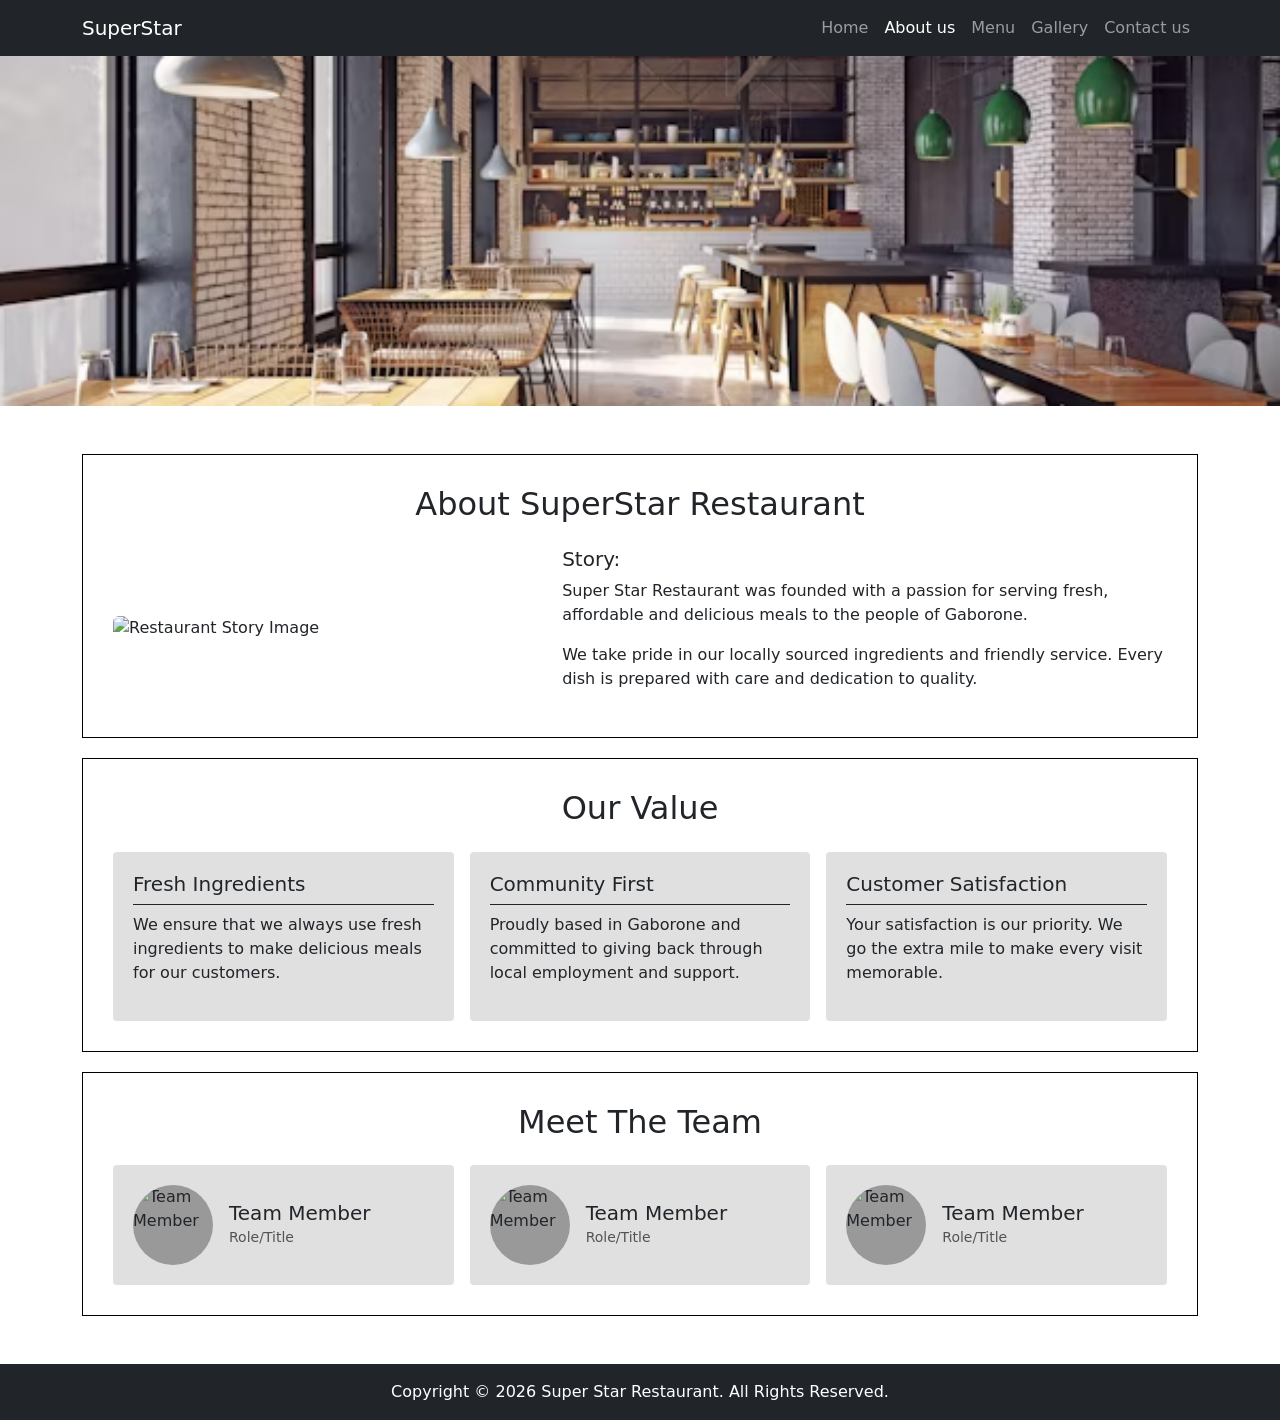
==== about.html @ 494d6ccf "Fix HTML encoding issues in about.html" ====
<!DOCTYPE html>
<html lang="en">
<head>
    <meta charset="UTF-8">
    <meta name="viewport" content="width=device-width, initial-scale=1.0">
    <title>SuperStar AboutUs</title>
    <link href="https://cdn.jsdelivr.net/npm/bootstrap@5.3.0/dist/css/bootstrap.min.css" rel="stylesheet">
    <link rel="stylesheet" href="style.css">
    <style>
        .about-banner {
            width: 100%;
            height: 350px;
            object-fit: cover;
            background-color: #555;
        }
        .content-box {
            border: 1px solid #000;
            padding: 30px;
            margin-bottom: 20px;
            background-color: #fff;
        }
        .value-card, .team-card {
            background-color: #e0e0e0; /* Light gray from wireframe */
            padding: 20px;
            height: 100%;
            border-radius: 4px;
        }
        /* Circular image styling for team members */
        .team-img {
            width: 80px;
            height: 80px;
            border-radius: 50%;
            background-color: #999;
            object-fit: cover;
        }
    </style>
</head>
<body>

    <nav class="navbar navbar-expand-lg navbar-dark bg-dark">
        <div class="container">
            <a class="navbar-brand" href="index.html">SuperStar</a>
            <div class="navbar-nav ms-auto">
                <a class="nav-link" href="index.html">Home</a>
                <a class="nav-link active" href="about.html">About us</a>
                <a class="nav-link" href="menu.html">Menu</a>
                <a class="nav-link" href="gallery.html">Gallery</a>
                <a class="nav-link" href="contact.html">Contact us</a>
            </div>
        </div>
    </nav>

    <div class="container-fluid p-0 mb-5">
        <img src="homebanner.avif" alt="About SuperStar Banner" class="about-banner">
    </div>

    <main class="container mb-5">
        
        <div class="content-box">
            <h2 class="text-center mb-4">About SuperStar Restaurant</h2>
            <div class="row align-items-center">
                <div class="col-md-5">
                    <img src="image/restaurant-story.jpg" class="img-fluid rounded" alt="Restaurant Story Image">
                </div>
                <div class="col-md-7">
                    <h5>Story:</h5>
                    <p>Super Star Restaurant was founded with a passion for serving fresh, affordable and delicious meals to the people of Gaborone.</p>
                    <p>We take pride in our locally sourced ingredients and friendly service. Every dish is prepared with care and dedication to quality.</p>
                </div>
            </div>
        </div>

        <div class="content-box">
            <h2 class="text-center mb-4">Our Value</h2>
            <div class="row g-3">
                <div class="col-md-4">
                    <div class="value-card">
                        <h5 class="border-bottom border-dark pb-2">Fresh Ingredients</h5>
                        <p>We ensure that we always use fresh ingredients to make delicious meals for our customers.</p>
                    </div>
                </div>
                <div class="col-md-4">
                    <div class="value-card">
                        <h5 class="border-bottom border-dark pb-2">Community First</h5>
                        <p>Proudly based in Gaborone and committed to giving back through local employment and support.</p>
                    </div>
                </div>
                <div class="col-md-4">
                    <div class="value-card">
                        <h5 class="border-bottom border-dark pb-2">Customer Satisfaction</h5>
                        <p>Your satisfaction is our priority. We go the extra mile to make every visit memorable.</p>
                    </div>
                </div>
            </div>
        </div>

        <div class="content-box">
            <h2 class="text-center mb-4">Meet The Team</h2>
            <div class="row g-3">
                <div class="col-md-4">
                    <div class="team-card d-flex align-items-center">
                        <img src="image/manager.avif" class="team-img me-3" alt="Team Member">
                        <div>
                            <h5 class="mb-0">Team Member</h5>
                            <small class="text-muted">Role/Title</small>
                        </div>
                    </div>
                </div>
                <div class="col-md-4">
                    <div class="team-card d-flex align-items-center">
                        <img src="image/chef.avif" class="team-img me-3" alt="Team Member">
                        <div>
                            <h5 class="mb-0">Team Member</h5>
                            <small class="text-muted">Role/Title</small>
                        </div>
                    </div>
                </div>
                <div class="col-md-4">
                    <div class="team-card d-flex align-items-center">
                        <img src="image/assistantchef.avif" class="team-img me-3" alt="Team Member">
                        <div>
                            <h5 class="mb-0">Team Member</h5>
                            <small class="text-muted">Role/Title</small>
                        </div>
                    </div>
                </div>
            </div>
        </div>
    </main>

    <footer class="text-center py-3 bg-dark text-white">
        <p class="mb-0">Copyright &copy; 2026 Super Star Restaurant. All Rights Reserved.</p>
    </footer>

    <script src="https://cdn.jsdelivr.net/npm/bootstrap@5.3.0/dist/js/bootstrap.bundle.min.js"></script>
</body>
</html>
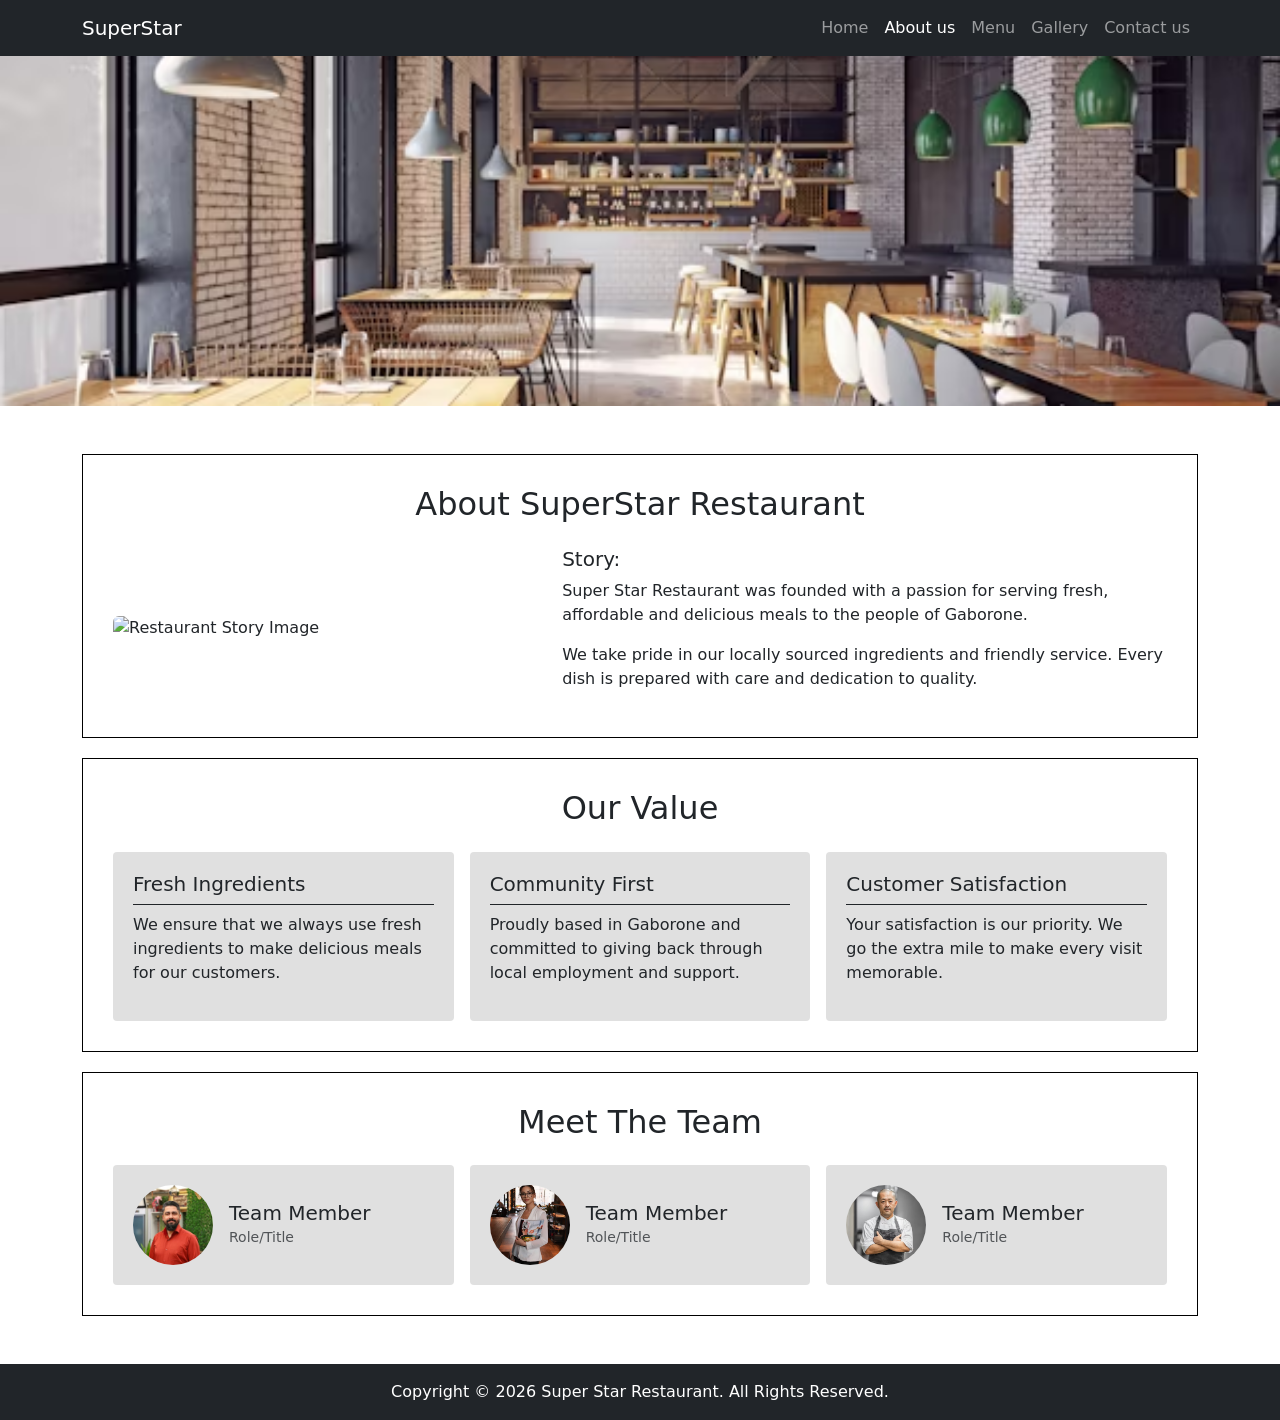
==== commit 894ef7e7: "Update about.html" ====
--- a/about.html
+++ b/about.html
@@ -60,7 +60,7 @@
             <h2 class="text-center mb-4">About SuperStar Restaurant</h2>
             <div class="row align-items-center">
                 <div class="col-md-5">
-                    <img src="image/restaurant-story.jpg" class="img-fluid rounded" alt="Restaurant Story Image">
+                    <img src="restaurant-story.jpg" class="img-fluid rounded" alt="Restaurant Story Image">
                 </div>
                 <div class="col-md-7">
                     <h5>Story:</h5>
@@ -99,7 +99,7 @@
             <div class="row g-3">
                 <div class="col-md-4">
                     <div class="team-card d-flex align-items-center">
-                        <img src="image/manager.avif" class="team-img me-3" alt="Team Member">
+                        <img src="manager.avif" class="team-img me-3" alt="Team Member">
                         <div>
                             <h5 class="mb-0">Team Member</h5>
                             <small class="text-muted">Role/Title</small>
@@ -108,7 +108,7 @@
                 </div>
                 <div class="col-md-4">
                     <div class="team-card d-flex align-items-center">
-                        <img src="image/chef.avif" class="team-img me-3" alt="Team Member">
+                        <img src="chef.avif" class="team-img me-3" alt="Team Member">
                         <div>
                             <h5 class="mb-0">Team Member</h5>
                             <small class="text-muted">Role/Title</small>
@@ -117,7 +117,7 @@
                 </div>
                 <div class="col-md-4">
                     <div class="team-card d-flex align-items-center">
-                        <img src="image/assistantchef.avif" class="team-img me-3" alt="Team Member">
+                        <img src="assistantchef.avif" class="team-img me-3" alt="Team Member">
                         <div>
                             <h5 class="mb-0">Team Member</h5>
                             <small class="text-muted">Role/Title</small>
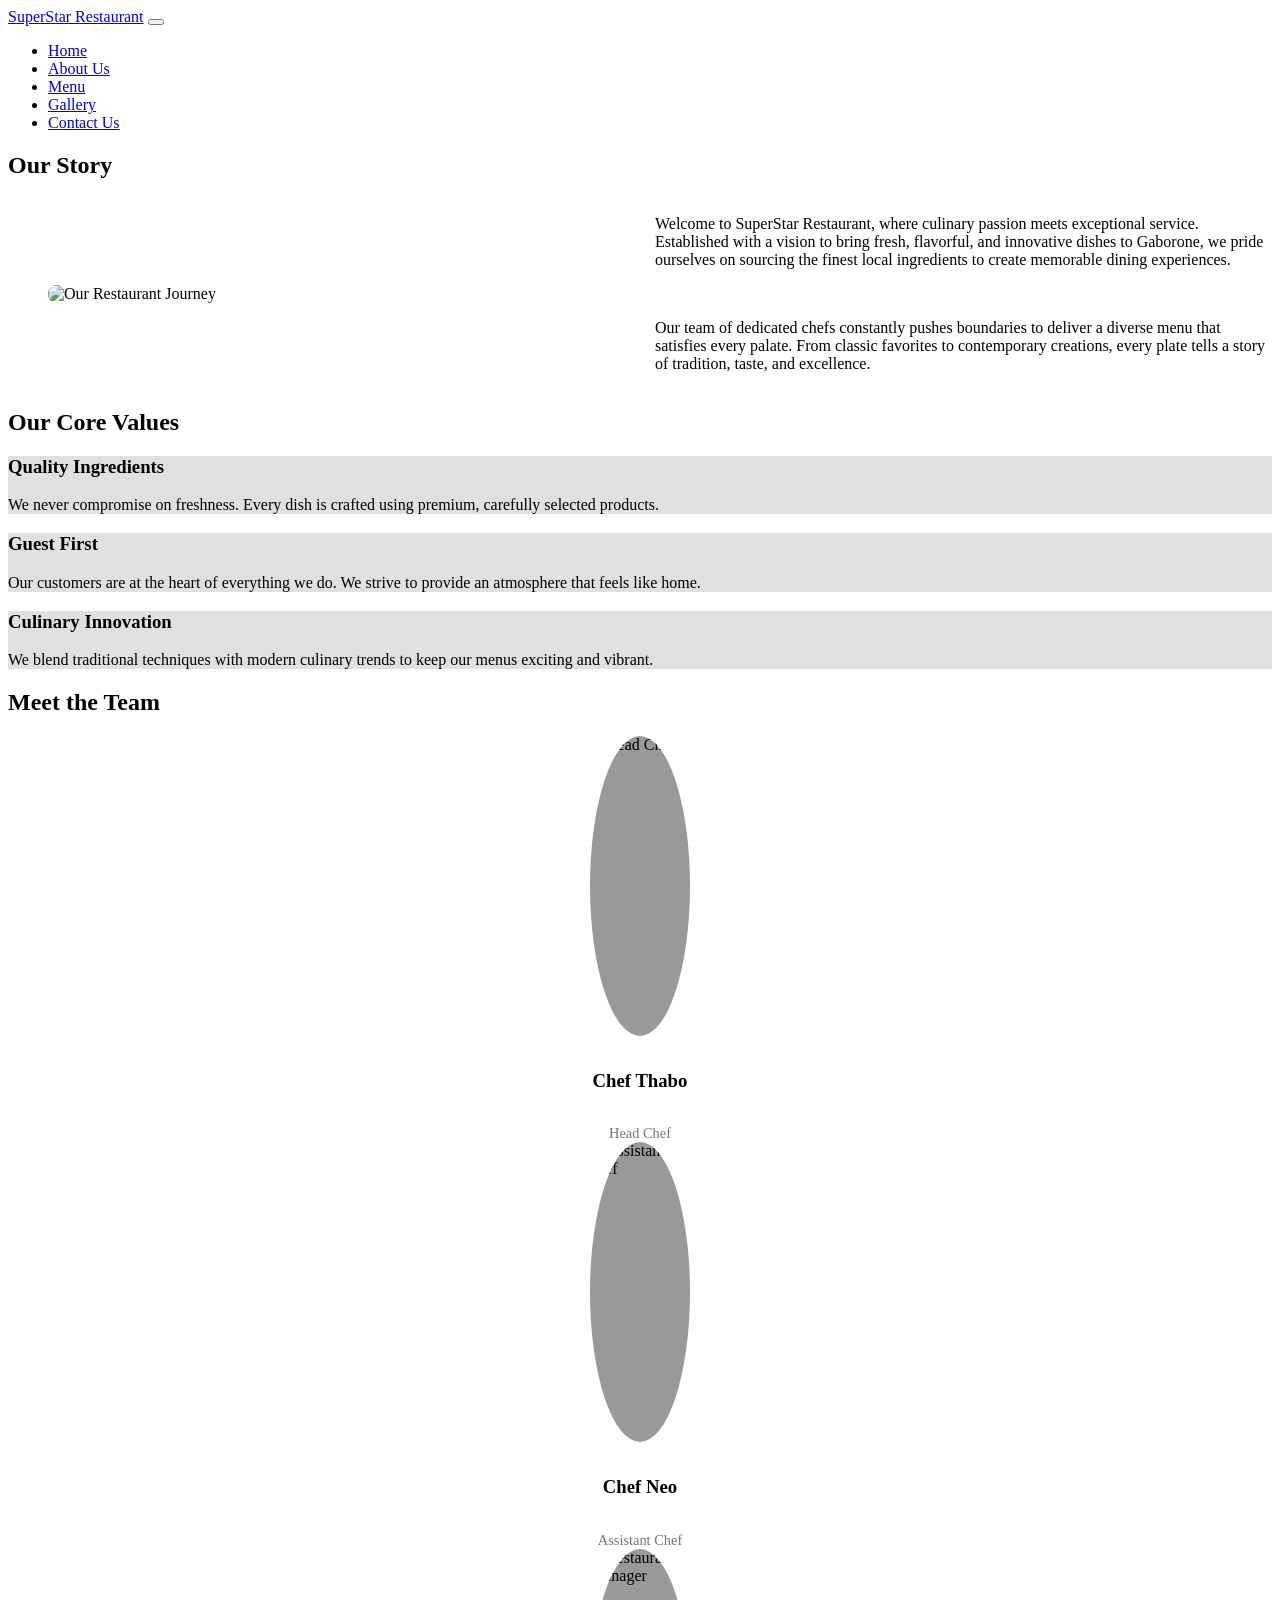
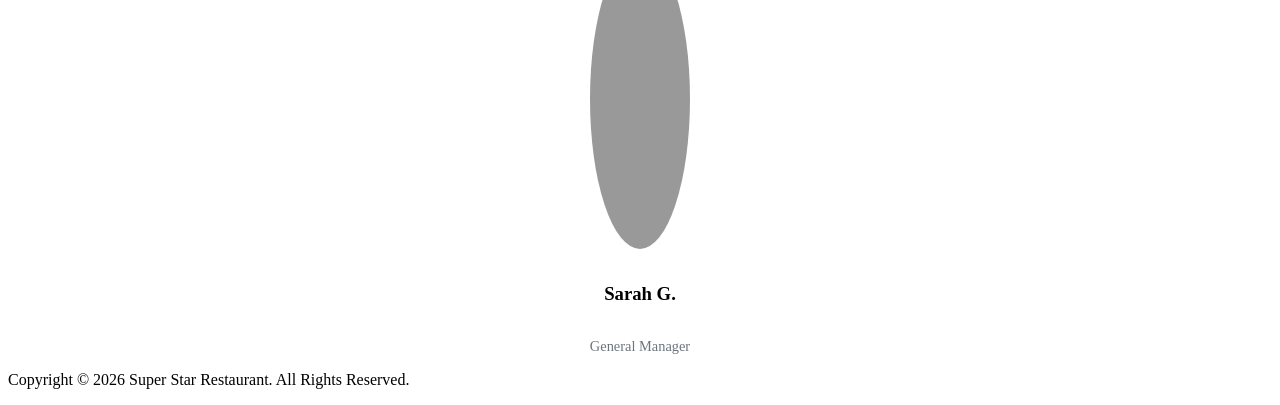
==== commit e6cf2bee: "Refactor about.html structure and styles" ====
--- a/about.html
+++ b/about.html
@@ -3,135 +3,128 @@
 <head>
     <meta charset="UTF-8">
     <meta name="viewport" content="width=device-width, initial-scale=1.0">
-    <title>SuperStar AboutUs</title>
-    <link href="https://cdn.jsdelivr.net/npm/bootstrap@5.3.0/dist/css/bootstrap.min.css" rel="stylesheet">
-    <link rel="stylesheet" href="style.css">
-    <style>
-        .about-banner {
-            width: 100%;
-            height: 350px;
-            object-fit: cover;
-            background-color: #555;
-        }
-        .content-box {
-            border: 1px solid #000;
-            padding: 30px;
-            margin-bottom: 20px;
-            background-color: #fff;
-        }
-        .value-card, .team-card {
-            background-color: #e0e0e0; /* Light gray from wireframe */
-            padding: 20px;
-            height: 100%;
-            border-radius: 4px;
-        }
-        /* Circular image styling for team members */
-        .team-img {
-            width: 80px;
-            height: 80px;
-            border-radius: 50%;
-            background-color: #999;
-            object-fit: cover;
-        }
-    </style>
+    <title>SuperStar About Us</title>
+   <link rel="stylesheet" href="style.css">
+
+<style>
+    .value-card { 
+        background-color: #e0e0e0; 
+    }
+    
+    .team-card { 
+        display: flex; 
+        flex-direction: column; 
+        align-items: center; 
+        gap: 15px; 
+    }
+    
+    .team-img { 
+        border-radius: 50%; 
+        background-color: #999; 
+    }
+    
+    .role-title { 
+        color: #6c757d; 
+        font-size: 0.9rem; 
+    }
+    
+    .story-layout {
+        display: grid;
+        grid-template-columns: repeat(auto-fit, minmax(320px, 1fr));
+        gap: 30px;
+        align-items: center;
+    }
+    
+    .story-img { 
+        width: 100%; 
+        max-width: 100%; 
+        object-fit: cover; 
+        border-radius: 8px; 
+    }
+</style>
 </head>
 <body>
 
-    <nav class="navbar navbar-expand-lg navbar-dark bg-dark">
-        <div class="container">
-            <a class="navbar-brand" href="index.html">SuperStar</a>
-            <div class="navbar-nav ms-auto">
-                <a class="nav-link" href="index.html">Home</a>
-                <a class="nav-link active" href="about.html">About us</a>
-                <a class="nav-link" href="menu.html">Menu</a>
-                <a class="nav-link" href="gallery.html">Gallery</a>
-                <a class="nav-link" href="contact.html">Contact us</a>
-            </div>
+    <header class="main-header">
+        <nav class="custom-navbar">
+        <a class="nav-brand" href="index.html">SuperStar Restaurant</a>
+        <button class="nav-toggle" id="navToggle" aria-label="toggle navigation">
+         <span class="hamburger"></span>
+        </button>
+        <ul class="nav-menu" id="navMenu">
+        <li><a class="nav-link" href="index.html">Home</a></li>
+        <li><a class="nav-link active" href="about.html">About Us</a></li>
+        <li><a class="nav-link" href="menu.html">Menu</a></li>
+        <li><a class="nav-link" href="gallery.html">Gallery</a></li>
+        <li><a class="nav-link" href="contact.html">Contact Us</a></li>
+        </ul>
+        </nav>
+    </header>
+
+    <main class="content-wrapper">
+        <section class="content-box">
+        <h2 class="section-title">Our Story</h2>
+        <div class="story-layout">
+        <figure class="story-figure">
+        <img src="image/homebanner.avif" class="story-img" alt="Our Restaurant Journey" width="500" height="350">
+        </figure>
+        <article class="story-text">
+        <p>Welcome to SuperStar Restaurant, where culinary passion meets exceptional service. Established with a vision to bring fresh, flavorful, and innovative dishes to Gaborone, we pride ourselves on sourcing the finest local ingredients to create memorable dining experiences.</p>
+        <br>
+        <p>Our team of dedicated chefs constantly pushes boundaries to deliver a diverse menu that satisfies every palate. From classic favorites to contemporary creations, every plate tells a story of tradition, taste, and excellence.</p>
+        </article>
         </div>
-    </nav>
+        </section>
 
-    <div class="container-fluid p-0 mb-5">
-        <img src="homebanner.avif" alt="About SuperStar Banner" class="about-banner">
-    </div>
+    <section>
+        <h2 class="section-title">Our Core Values</h2>
+        <div class="values-grid">
+        <div class="value-card">
+        <h3>Quality Ingredients</h3>
+        <p>We never compromise on freshness. Every dish is crafted using premium, carefully selected products.</p>
+        </div>
+        <div class="value-card">
+        <h3>Guest First</h3>
+        <p>Our customers are at the heart of everything we do. We strive to provide an atmosphere that feels like home.</p>
+        </div>
+        <div class="value-card">
+        <h3>Culinary Innovation</h3>
+        <p>We blend traditional techniques with modern culinary trends to keep our menus exciting and vibrant.</p>
+        </div>
+        </div>
+    </section>
 
-    <main class="container mb-5">
+    <section>
+        <h2 class="section-title">Meet the Team</h2>
+        <div class="team-grid">
         
-        <div class="content-box">
-            <h2 class="text-center mb-4">About SuperStar Restaurant</h2>
-            <div class="row align-items-center">
-                <div class="col-md-5">
-                    <img src="restaurant-story.jpg" class="img-fluid rounded" alt="Restaurant Story Image">
-                </div>
-                <div class="col-md-7">
-                    <h5>Story:</h5>
-                    <p>Super Star Restaurant was founded with a passion for serving fresh, affordable and delicious meals to the people of Gaborone.</p>
-                    <p>We take pride in our locally sourced ingredients and friendly service. Every dish is prepared with care and dedication to quality.</p>
-                </div>
-            </div>
+        <div class="team-card">
+        <img src="image/assistantchef.avif" class="team-img" alt="Head Chef" width="100" height="300">
+        <h3>Chef Thabo</h3>
+        <span class="role-title">Head Chef</span>
         </div>
-
-        <div class="content-box">
-            <h2 class="text-center mb-4">Our Value</h2>
-            <div class="row g-3">
-                <div class="col-md-4">
-                    <div class="value-card">
-                        <h5 class="border-bottom border-dark pb-2">Fresh Ingredients</h5>
-                        <p>We ensure that we always use fresh ingredients to make delicious meals for our customers.</p>
-                    </div>
-                </div>
-                <div class="col-md-4">
-                    <div class="value-card">
-                        <h5 class="border-bottom border-dark pb-2">Community First</h5>
-                        <p>Proudly based in Gaborone and committed to giving back through local employment and support.</p>
-                    </div>
-                </div>
-                <div class="col-md-4">
-                    <div class="value-card">
-                        <h5 class="border-bottom border-dark pb-2">Customer Satisfaction</h5>
-                        <p>Your satisfaction is our priority. We go the extra mile to make every visit memorable.</p>
-                    </div>
-                </div>
-            </div>
+        
+        <div class="team-card">
+        <img src="image/chef.avif" class="team-img" alt="Assistant chef" width="100" height="300">
+        <h3>Chef Neo</h3>
+        <span class="role-title">Assistant Chef</span>
         </div>
-
-        <div class="content-box">
-            <h2 class="text-center mb-4">Meet The Team</h2>
-            <div class="row g-3">
-                <div class="col-md-4">
-                    <div class="team-card d-flex align-items-center">
-                        <img src="manager.avif" class="team-img me-3" alt="Team Member">
-                        <div>
-                            <h5 class="mb-0">Team Member</h5>
-                            <small class="text-muted">Role/Title</small>
-                        </div>
-                    </div>
-                </div>
-                <div class="col-md-4">
-                    <div class="team-card d-flex align-items-center">
-                        <img src="chef.avif" class="team-img me-3" alt="Team Member">
-                        <div>
-                            <h5 class="mb-0">Team Member</h5>
-                            <small class="text-muted">Role/Title</small>
-                        </div>
-                    </div>
-                </div>
-                <div class="col-md-4">
-                    <div class="team-card d-flex align-items-center">
-                        <img src="assistantchef.avif" class="team-img me-3" alt="Team Member">
-                        <div>
-                            <h5 class="mb-0">Team Member</h5>
-                            <small class="text-muted">Role/Title</small>
-                        </div>
-                    </div>
-                </div>
-            </div>
+        
+        <div class="team-card">
+        <img src="image/manager.avif" class="team-img" alt="Restaurant Manager" width="100" height="300">
+        <h3>Sarah G.</h3>
+        <span class="role-title">General Manager</span>
         </div>
+        </div>
+    </section>
     </main>
 
-    <footer class="text-center py-3 bg-dark text-white">
-        <p class="mb-0">Copyright &copy; 2026 Super Star Restaurant. All Rights Reserved.</p>
+    <footer class="main-footer">
+        <p>Copyright &copy; 2026 Super Star Restaurant. All Rights Reserved.</p>
     </footer>
 
-    <script src="https://cdn.jsdelivr.net/npm/bootstrap@5.3.0/dist/js/bootstrap.bundle.min.js"></script>
+    <script src="script.js"></script>
 </body>
 </html>
+
+    
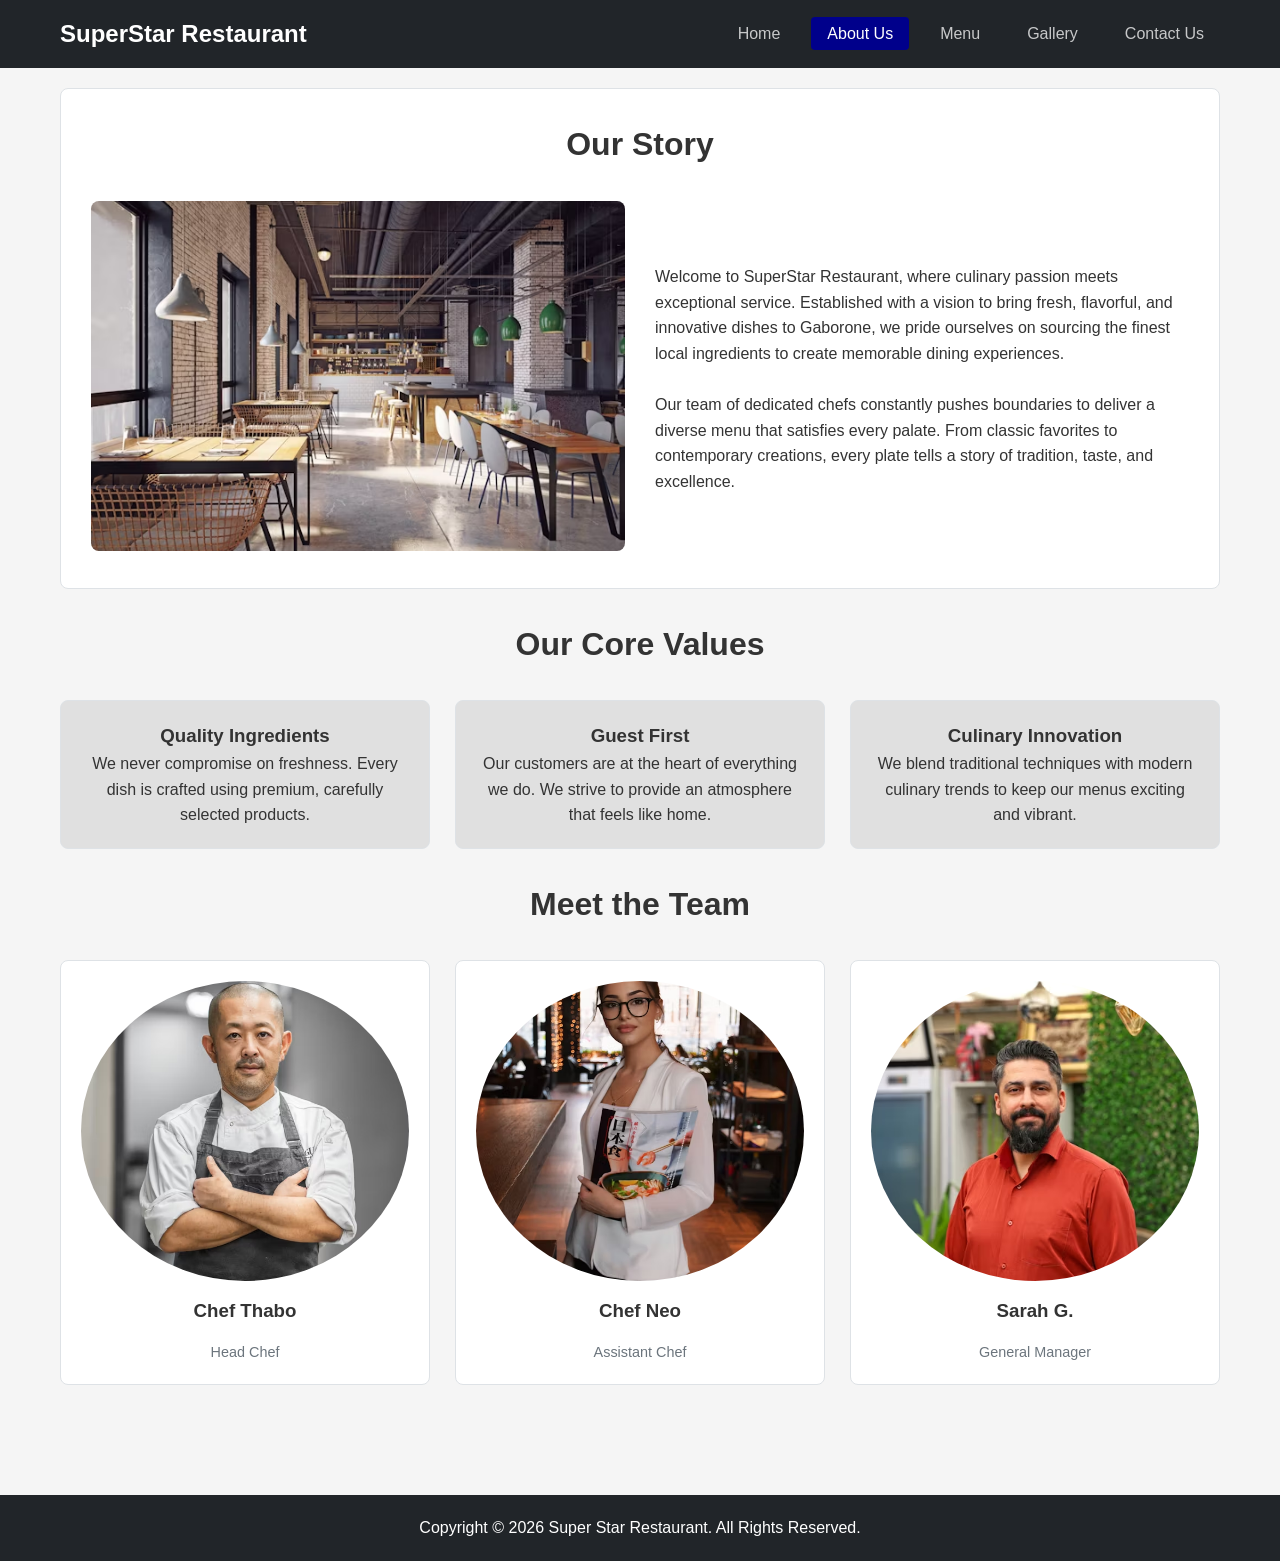
==== commit 2ae7e572: "Initial website upload" ====
--- a/about.html
+++ b/about.html
@@ -1,130 +1,125 @@
-<!DOCTYPE html>
-<html lang="en">
-<head>
-    <meta charset="UTF-8">
-    <meta name="viewport" content="width=device-width, initial-scale=1.0">
-    <title>SuperStar About Us</title>
-   <link rel="stylesheet" href="style.css">
-
-<style>
-    .value-card { 
-        background-color: #e0e0e0; 
-    }
-    
-    .team-card { 
-        display: flex; 
-        flex-direction: column; 
-        align-items: center; 
-        gap: 15px; 
-    }
-    
-    .team-img { 
-        border-radius: 50%; 
-        background-color: #999; 
-    }
-    
-    .role-title { 
-        color: #6c757d; 
-        font-size: 0.9rem; 
-    }
-    
-    .story-layout {
-        display: grid;
-        grid-template-columns: repeat(auto-fit, minmax(320px, 1fr));
-        gap: 30px;
-        align-items: center;
-    }
-    
-    .story-img { 
-        width: 100%; 
-        max-width: 100%; 
-        object-fit: cover; 
-        border-radius: 8px; 
-    }
-</style>
-</head>
-<body>
-
-    <header class="main-header">
-        <nav class="custom-navbar">
-        <a class="nav-brand" href="index.html">SuperStar Restaurant</a>
-        <button class="nav-toggle" id="navToggle" aria-label="toggle navigation">
-         <span class="hamburger"></span>
-        </button>
-        <ul class="nav-menu" id="navMenu">
-        <li><a class="nav-link" href="index.html">Home</a></li>
-        <li><a class="nav-link active" href="about.html">About Us</a></li>
-        <li><a class="nav-link" href="menu.html">Menu</a></li>
-        <li><a class="nav-link" href="gallery.html">Gallery</a></li>
-        <li><a class="nav-link" href="contact.html">Contact Us</a></li>
-        </ul>
-        </nav>
-    </header>
-
-    <main class="content-wrapper">
-        <section class="content-box">
-        <h2 class="section-title">Our Story</h2>
-        <div class="story-layout">
-        <figure class="story-figure">
-        <img src="image/homebanner.avif" class="story-img" alt="Our Restaurant Journey" width="500" height="350">
-        </figure>
-        <article class="story-text">
-        <p>Welcome to SuperStar Restaurant, where culinary passion meets exceptional service. Established with a vision to bring fresh, flavorful, and innovative dishes to Gaborone, we pride ourselves on sourcing the finest local ingredients to create memorable dining experiences.</p>
-        <br>
-        <p>Our team of dedicated chefs constantly pushes boundaries to deliver a diverse menu that satisfies every palate. From classic favorites to contemporary creations, every plate tells a story of tradition, taste, and excellence.</p>
-        </article>
-        </div>
-        </section>
-
-    <section>
-        <h2 class="section-title">Our Core Values</h2>
-        <div class="values-grid">
-        <div class="value-card">
-        <h3>Quality Ingredients</h3>
-        <p>We never compromise on freshness. Every dish is crafted using premium, carefully selected products.</p>
-        </div>
-        <div class="value-card">
-        <h3>Guest First</h3>
-        <p>Our customers are at the heart of everything we do. We strive to provide an atmosphere that feels like home.</p>
-        </div>
-        <div class="value-card">
-        <h3>Culinary Innovation</h3>
-        <p>We blend traditional techniques with modern culinary trends to keep our menus exciting and vibrant.</p>
-        </div>
-        </div>
-    </section>
-
-    <section>
-        <h2 class="section-title">Meet the Team</h2>
-        <div class="team-grid">
-        
-        <div class="team-card">
-        <img src="image/assistantchef.avif" class="team-img" alt="Head Chef" width="100" height="300">
-        <h3>Chef Thabo</h3>
-        <span class="role-title">Head Chef</span>
-        </div>
-        
-        <div class="team-card">
-        <img src="image/chef.avif" class="team-img" alt="Assistant chef" width="100" height="300">
-        <h3>Chef Neo</h3>
-        <span class="role-title">Assistant Chef</span>
-        </div>
-        
-        <div class="team-card">
-        <img src="image/manager.avif" class="team-img" alt="Restaurant Manager" width="100" height="300">
-        <h3>Sarah G.</h3>
-        <span class="role-title">General Manager</span>
-        </div>
-        </div>
-    </section>
-    </main>
-
-    <footer class="main-footer">
-        <p>Copyright &copy; 2026 Super Star Restaurant. All Rights Reserved.</p>
-    </footer>
-
-    <script src="script.js"></script>
-</body>
-</html>
-
-    
+<!DOCTYPE html>
+<html lang="en">
+<head>
+    <meta charset="UTF-8">
+    <meta name="viewport" content="width=device-width, initial-scale=1.0">
+    <title>SuperStar About Us</title>
+   <link rel="stylesheet" href="style.css">
+
+<style>
+    .value-card { 
+        background-color: #e0e0e0; 
+    }
+    
+    .team-card { 
+        display: flex; 
+        flex-direction: column; 
+        align-items: center; 
+        gap: 15px; 
+    }
+    
+    .team-img { 
+        border-radius: 50%; 
+        background-color: #999; 
+    }
+    
+    .role-title { 
+        color: #6c757d; 
+        font-size: 0.9rem; 
+    }
+    
+    .story-layout {
+        display: grid;
+        grid-template-columns: repeat(auto-fit, minmax(320px, 1fr));
+        gap: 30px;
+        align-items: center;
+    }
+    
+    .story-img { 
+        width: 100%; 
+        max-width: 100%; 
+        object-fit: cover; 
+        border-radius: 8px; 
+    }
+</style>
+</head>
+<body>
+
+    <header class="main-header">
+        <nav class="custom-navbar">
+            <a class="nav-brand" href="index.html">SuperStar Restaurant</a>
+            <button class="nav-toggle" id="navToggle" aria-label="toggle navigation">
+                <span class="hamburger"></span>
+            </button>
+            <ul class="nav-menu" id="navMenu">
+                <li><a class="nav-link" href="index.html">Home</a></li>
+                <li><a class="nav-link active" href="about.html">About Us</a></li>
+                <li><a class="nav-link" href="menu.html">Menu</a></li>
+                <li><a class="nav-link" href="gallery.html">Gallery</a></li>
+                <li><a class="nav-link" href="contact.html">Contact Us</a></li>
+            </ul>
+        </nav>
+    </header>
+
+    <main class="content-wrapper">
+        <section class="content-box">
+            <h2 class="section-title">Our Story</h2>
+            <div class="story-layout">
+                <figure class="story-figure">
+                    <img src="image/homebanner.avif" class="story-img" alt="Our Restaurant Journey" width="500" height="350">
+                </figure>
+                <article class="story-text">
+                    <p>Welcome to SuperStar Restaurant, where culinary passion meets exceptional service. Established with a vision to bring fresh, flavorful, and innovative dishes to Gaborone, we pride ourselves on sourcing the finest local ingredients to create memorable dining experiences.</p>
+                    <br>
+                    <p>Our team of dedicated chefs constantly pushes boundaries to deliver a diverse menu that satisfies every palate. From classic favorites to contemporary creations, every plate tells a story of tradition, taste, and excellence.</p>
+                </article>
+            </div>
+        </section>
+
+        <section>
+            <h2 class="section-title">Our Core Values</h2>
+            <div class="values-grid">
+                <div class="value-card">
+                    <h3>Quality Ingredients</h3>
+                    <p>We never compromise on freshness. Every dish is crafted using premium, carefully selected products.</p>
+                </div>
+                <div class="value-card">
+                    <h3>Guest First</h3>
+                    <p>Our customers are at the heart of everything we do. We strive to provide an atmosphere that feels like home.</p>
+                </div>
+                <div class="value-card">
+                    <h3>Culinary Innovation</h3>
+                    <p>We blend traditional techniques with modern culinary trends to keep our menus exciting and vibrant.</p>
+                </div>
+            </div>
+        </section>
+
+        <section>
+            <h2 class="section-title">Meet the Team</h2>
+            <div class="team-grid">
+                <div class="team-card">
+                    <img src="image/assistantchef.avif" class="team-img" alt="Head Chef" width="100" height="300">
+                    <h3>Chef Thabo</h3>
+                    <span class="role-title">Head Chef</span>
+                </div>
+                <div class="team-card">
+                    <img src="image/chef.avif" class="team-img" alt="Assistant chef" width="100" height="300">
+                    <h3>Chef Neo</h3>
+                    <span class="role-title">Assistant Chef</span>
+                </div>
+                <div class="team-card">
+                    <img src="image/manager.avif" class="team-img" alt="Restaurant Manager" width="100" height="300">
+                    <h3>Sarah G.</h3>
+                    <span class="role-title">General Manager</span>
+                </div>
+            </div>
+        </section>
+    </main>
+
+    <footer class="main-footer">
+        <p>Copyright &copy; 2026 Super Star Restaurant. All Rights Reserved.</p>
+    </footer>
+
+    <script src="script.js"></script>
+</body>
+</html>
--- a/style.css
+++ b/style.css
@@ -0,0 +1,180 @@
+
+* {
+    margin: 0;
+    padding: 0;
+    box-sizing: border-box;
+}
+
+body {
+    font-family: 'Segoe UI', Tahoma, Geneva, Verdana, sans-serif;
+    background-color: whitesmoke;
+    color: #333;
+    line-height: 1.6;
+}
+
+.content-wrapper {
+    max-width: 1200px;
+    margin: 0 auto;
+    padding: 20px;
+}
+
+.section-title {
+    text-align: center;
+    margin-bottom: 30px;
+    font-size: 2rem;
+}
+
+.custom-btn {
+    display: inline-block;
+    background-color: darkblue;
+    color: white;
+    padding: 10px 24px;
+    text-decoration: none;
+    border-radius: 4px;
+    transition: background-color 0.3s;
+    margin-top: 15px;
+}
+
+.custom-btn:hover { background-color: #0b5ed7; }
+.price { font-weight: bold; color: red; margin-top: 5px; }
+.center-action { text-align: center; margin-top: 20px; }
+
+
+
+.main-header {
+    background-color: #212529;
+    padding: 15px 0;
+    position: sticky;
+    top: 0;
+    z-index: 1000;
+}
+
+.custom-navbar {
+    display: flex;
+    justify-content: space-between;
+    align-items: center;
+    max-width: 1200px;
+    margin: 0 auto;
+    padding: 0 20px;
+}
+
+.nav-brand {
+    color: #fff;
+    font-size: 1.5rem;
+    text-decoration: none;
+    font-weight: bold;
+}
+
+.nav-menu {
+    display: flex;
+    list-style: none;
+    gap: 15px;
+}
+
+.nav-link {
+    color: rgba(255, 255, 255, 0.75);
+    text-decoration: none;
+    padding: 8px 16px;
+    border-radius: 4px;
+    transition: all 0.3s ease;
+}
+
+.nav-link:hover, .nav-link.active {
+    color: #fff;
+    background-color: darkblue;
+}
+
+.nav-toggle {
+    display: none;
+    background: none;
+    border: none;
+    cursor: pointer;
+}
+
+.hamburger {
+    display: block;
+    width: 25px;
+    height: 3px;
+    background: #fff;
+    position: relative;
+}
+
+.hamburger::before, .hamburger::after {
+    content: '';
+    position: absolute;
+    width: 25px;
+    height: 3px;
+    background: #fff;
+    left: 0;
+    transition: 0.3s;
+}
+.hamburger::before { top: -8px; }
+.hamburger::after { bottom: -8px; }
+
+
+   
+
+.dish-grid, .menu-grid, .gallery-grid, .values-grid, .team-grid {
+    display: grid;
+    grid-template-columns: repeat(auto-fit, minmax(280px, 1fr));
+    gap: 25px;
+    margin: 30px 0;
+}
+
+.content-box {
+    border: 1px solid #dee2e6;
+    padding: 30px;
+    margin-bottom: 30px;
+    background-color: #fff;
+    border-radius: 8px;
+}
+
+.dish-card, .menu-card, .value-card, .team-card {
+    background: white;
+    padding: 20px;
+    border-radius: 8px;
+    border: 1px solid #dee2e6;
+    text-align: center;
+}
+
+.dish-img, .menu-img, .gallery-img, .team-img {
+    width: 100%;
+    max-width: 100%;
+    object-fit: cover;
+    border-radius: 6px;
+}
+
+.main-footer { 
+    background-color: #212529; 
+    color: #fff; 
+    text-align: center; 
+    padding: 20px 0; 
+    margin-top: 60px; 
+}
+
+
+@media (max-width: 768px) {
+    .nav-toggle { display: block; }
+    
+    .nav-menu {
+        display: none;
+        flex-direction: column;
+        width: 100%;
+        background-color: #212529;
+        position: absolute;
+        top: 60px;
+        left: 0;
+        padding: 20px;
+        box-shadow: 0 4px 10px rgba(0,0,0,0.15);
+    }
+    
+    .nav-menu.open { display: flex; }
+    
+    .nav-toggle.active .hamburger { background: transparent; }
+    .nav-toggle.active .hamburger::before { transform: rotate(45deg); top: 0; }
+    .nav-toggle.active .hamburger::after { transform: rotate(-45deg); bottom: 0; }
+    
+    .dish-grid, .menu-grid, .gallery-grid, .values-grid, .team-grid { 
+        grid-template-columns: 1fr; 
+    }
+}
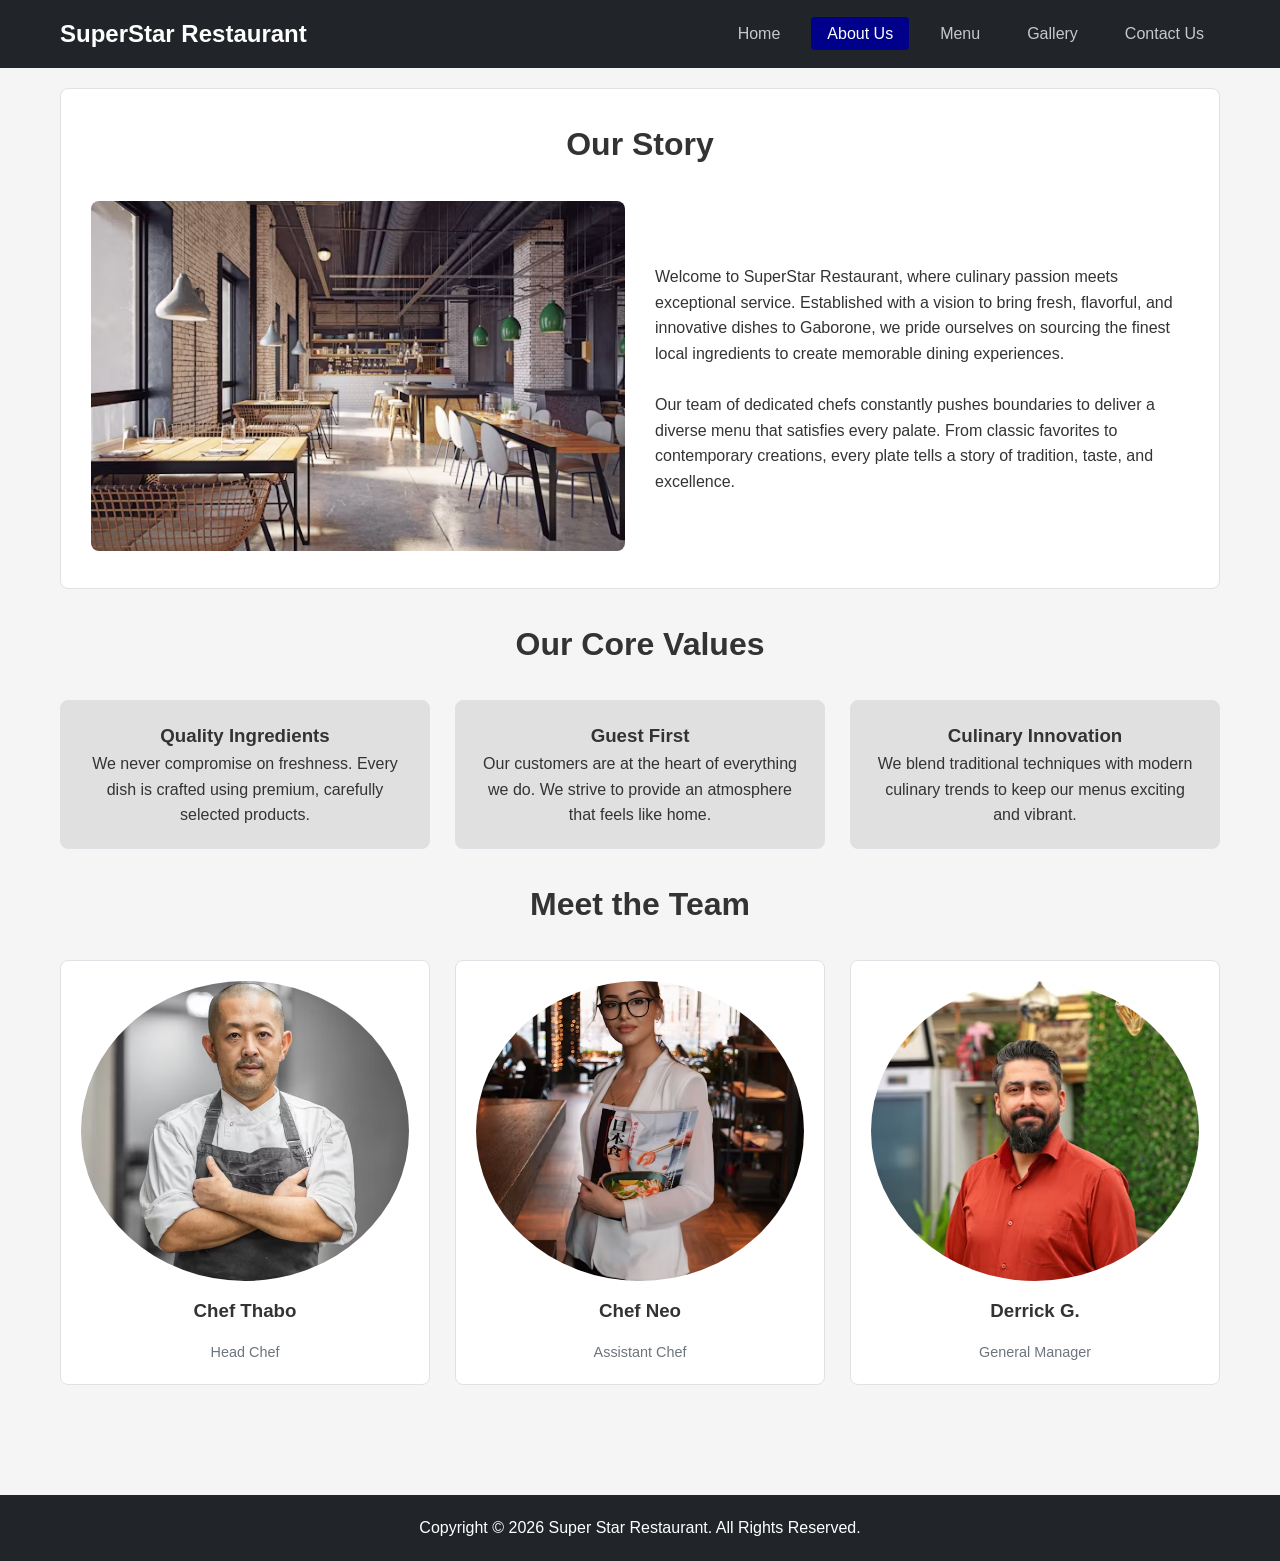
==== commit 08cbcebb: "Update about.html" ====
--- a/about.html
+++ b/about.html
@@ -1,125 +1,130 @@
-<!DOCTYPE html>
-<html lang="en">
-<head>
-    <meta charset="UTF-8">
-    <meta name="viewport" content="width=device-width, initial-scale=1.0">
-    <title>SuperStar About Us</title>
-   <link rel="stylesheet" href="style.css">
-
-<style>
-    .value-card { 
-        background-color: #e0e0e0; 
-    }
-    
-    .team-card { 
-        display: flex; 
-        flex-direction: column; 
-        align-items: center; 
-        gap: 15px; 
-    }
-    
-    .team-img { 
-        border-radius: 50%; 
-        background-color: #999; 
-    }
-    
-    .role-title { 
-        color: #6c757d; 
-        font-size: 0.9rem; 
-    }
-    
-    .story-layout {
-        display: grid;
-        grid-template-columns: repeat(auto-fit, minmax(320px, 1fr));
-        gap: 30px;
-        align-items: center;
-    }
-    
-    .story-img { 
-        width: 100%; 
-        max-width: 100%; 
-        object-fit: cover; 
-        border-radius: 8px; 
-    }
-</style>
-</head>
-<body>
-
-    <header class="main-header">
-        <nav class="custom-navbar">
-            <a class="nav-brand" href="index.html">SuperStar Restaurant</a>
-            <button class="nav-toggle" id="navToggle" aria-label="toggle navigation">
-                <span class="hamburger"></span>
-            </button>
-            <ul class="nav-menu" id="navMenu">
-                <li><a class="nav-link" href="index.html">Home</a></li>
-                <li><a class="nav-link active" href="about.html">About Us</a></li>
-                <li><a class="nav-link" href="menu.html">Menu</a></li>
-                <li><a class="nav-link" href="gallery.html">Gallery</a></li>
-                <li><a class="nav-link" href="contact.html">Contact Us</a></li>
-            </ul>
-        </nav>
-    </header>
-
-    <main class="content-wrapper">
-        <section class="content-box">
-            <h2 class="section-title">Our Story</h2>
-            <div class="story-layout">
-                <figure class="story-figure">
-                    <img src="image/homebanner.avif" class="story-img" alt="Our Restaurant Journey" width="500" height="350">
-                </figure>
-                <article class="story-text">
-                    <p>Welcome to SuperStar Restaurant, where culinary passion meets exceptional service. Established with a vision to bring fresh, flavorful, and innovative dishes to Gaborone, we pride ourselves on sourcing the finest local ingredients to create memorable dining experiences.</p>
-                    <br>
-                    <p>Our team of dedicated chefs constantly pushes boundaries to deliver a diverse menu that satisfies every palate. From classic favorites to contemporary creations, every plate tells a story of tradition, taste, and excellence.</p>
-                </article>
-            </div>
-        </section>
-
-        <section>
-            <h2 class="section-title">Our Core Values</h2>
-            <div class="values-grid">
-                <div class="value-card">
-                    <h3>Quality Ingredients</h3>
-                    <p>We never compromise on freshness. Every dish is crafted using premium, carefully selected products.</p>
-                </div>
-                <div class="value-card">
-                    <h3>Guest First</h3>
-                    <p>Our customers are at the heart of everything we do. We strive to provide an atmosphere that feels like home.</p>
-                </div>
-                <div class="value-card">
-                    <h3>Culinary Innovation</h3>
-                    <p>We blend traditional techniques with modern culinary trends to keep our menus exciting and vibrant.</p>
-                </div>
-            </div>
-        </section>
-
-        <section>
-            <h2 class="section-title">Meet the Team</h2>
-            <div class="team-grid">
-                <div class="team-card">
-                    <img src="image/assistantchef.avif" class="team-img" alt="Head Chef" width="100" height="300">
-                    <h3>Chef Thabo</h3>
-                    <span class="role-title">Head Chef</span>
-                </div>
-                <div class="team-card">
-                    <img src="image/chef.avif" class="team-img" alt="Assistant chef" width="100" height="300">
-                    <h3>Chef Neo</h3>
-                    <span class="role-title">Assistant Chef</span>
-                </div>
-                <div class="team-card">
-                    <img src="image/manager.avif" class="team-img" alt="Restaurant Manager" width="100" height="300">
-                    <h3>Sarah G.</h3>
-                    <span class="role-title">General Manager</span>
-                </div>
-            </div>
-        </section>
-    </main>
-
-    <footer class="main-footer">
-        <p>Copyright &copy; 2026 Super Star Restaurant. All Rights Reserved.</p>
-    </footer>
-
-    <script src="script.js"></script>
-</body>
-</html>+<!DOCTYPE html>
+<html lang="en">
+<head>
+    <meta charset="UTF-8">
+    <meta name="viewport" content="width=device-width, initial-scale=1.0">
+    <title>SuperStar About Us</title>
+   <link rel="stylesheet" href="style.css">
+
+<style>
+    .value-card { 
+        background-color: #e0e0e0; 
+    }
+    
+    .team-card { 
+        display: flex; 
+        flex-direction: column; 
+        align-items: center; 
+        gap: 15px; 
+    }
+    
+    .team-img { 
+        border-radius: 50%; 
+        background-color: #999; 
+    }
+    
+    .role-title { 
+        color: #6c757d; 
+        font-size: 0.9rem; 
+    }
+    
+    .story-layout {
+        display: grid;
+        grid-template-columns: repeat(auto-fit, minmax(320px, 1fr));
+        gap: 30px;
+        align-items: center;
+    }
+    
+    .story-img { 
+        width: 100%; 
+        max-width: 100%; 
+        object-fit: cover; 
+        border-radius: 8px; 
+    }
+</style>
+</head>
+<body>
+
+    <header class="main-header">
+        <nav class="custom-navbar">
+        <a class="nav-brand" href="index.html">SuperStar Restaurant</a>
+        <button class="nav-toggle" id="navToggle" aria-label="toggle navigation">
+         <span class="hamburger"></span>
+        </button>
+        <ul class="nav-menu" id="navMenu">
+        <li><a class="nav-link" href="index.html">Home</a></li>
+        <li><a class="nav-link active" href="about.html">About Us</a></li>
+        <li><a class="nav-link" href="menu.html">Menu</a></li>
+        <li><a class="nav-link" href="gallery.html">Gallery</a></li>
+        <li><a class="nav-link" href="contact.html">Contact Us</a></li>
+        </ul>
+        </nav>
+    </header>
+
+    <main class="content-wrapper">
+        <section class="content-box">
+        <h2 class="section-title">Our Story</h2>
+        <div class="story-layout">
+        <figure class="story-figure">
+        <img src="image/homebanner.avif" class="story-img" alt="Our Restaurant Journey" width="500" height="350">
+        </figure>
+        <article class="story-text">
+        <p>Welcome to SuperStar Restaurant, where culinary passion meets exceptional service. Established with a vision to bring fresh, flavorful, and innovative dishes to Gaborone, we pride ourselves on sourcing the finest local ingredients to create memorable dining experiences.</p>
+        <br>
+        <p>Our team of dedicated chefs constantly pushes boundaries to deliver a diverse menu that satisfies every palate. From classic favorites to contemporary creations, every plate tells a story of tradition, taste, and excellence.</p>
+        </article>
+        </div>
+        </section>
+
+    <section>
+        <h2 class="section-title">Our Core Values</h2>
+        <div class="values-grid">
+        <div class="value-card">
+        <h3>Quality Ingredients</h3>
+        <p>We never compromise on freshness. Every dish is crafted using premium, carefully selected products.</p>
+        </div>
+        <div class="value-card">
+        <h3>Guest First</h3>
+        <p>Our customers are at the heart of everything we do. We strive to provide an atmosphere that feels like home.</p>
+        </div>
+        <div class="value-card">
+        <h3>Culinary Innovation</h3>
+        <p>We blend traditional techniques with modern culinary trends to keep our menus exciting and vibrant.</p>
+        </div>
+        </div>
+    </section>
+
+    <section>
+        <h2 class="section-title">Meet the Team</h2>
+        <div class="team-grid">
+        
+        <div class="team-card">
+        <img src="image/assistantchef.avif" class="team-img" alt="Head Chef" width="100" height="300">
+        <h3>Chef Thabo</h3>
+        <span class="role-title">Head Chef</span>
+        </div>
+        
+        <div class="team-card">
+        <img src="image/chef.avif" class="team-img" alt="Assistant chef" width="100" height="300">
+        <h3>Chef Neo</h3>
+        <span class="role-title">Assistant Chef</span>
+        </div>
+        
+        <div class="team-card">
+        <img src="image/manager.avif" class="team-img" alt="Restaurant Manager" width="100" height="300">
+        <h3>Derrick G.</h3>
+        <span class="role-title">General Manager</span>
+        </div>
+        </div>
+    </section>
+    </main>
+
+    <footer class="main-footer">
+        <p>Copyright &copy; 2026 Super Star Restaurant. All Rights Reserved.</p>
+    </footer>
+
+    <script src="script.js"></script>
+</body>
+</html>
+
+    
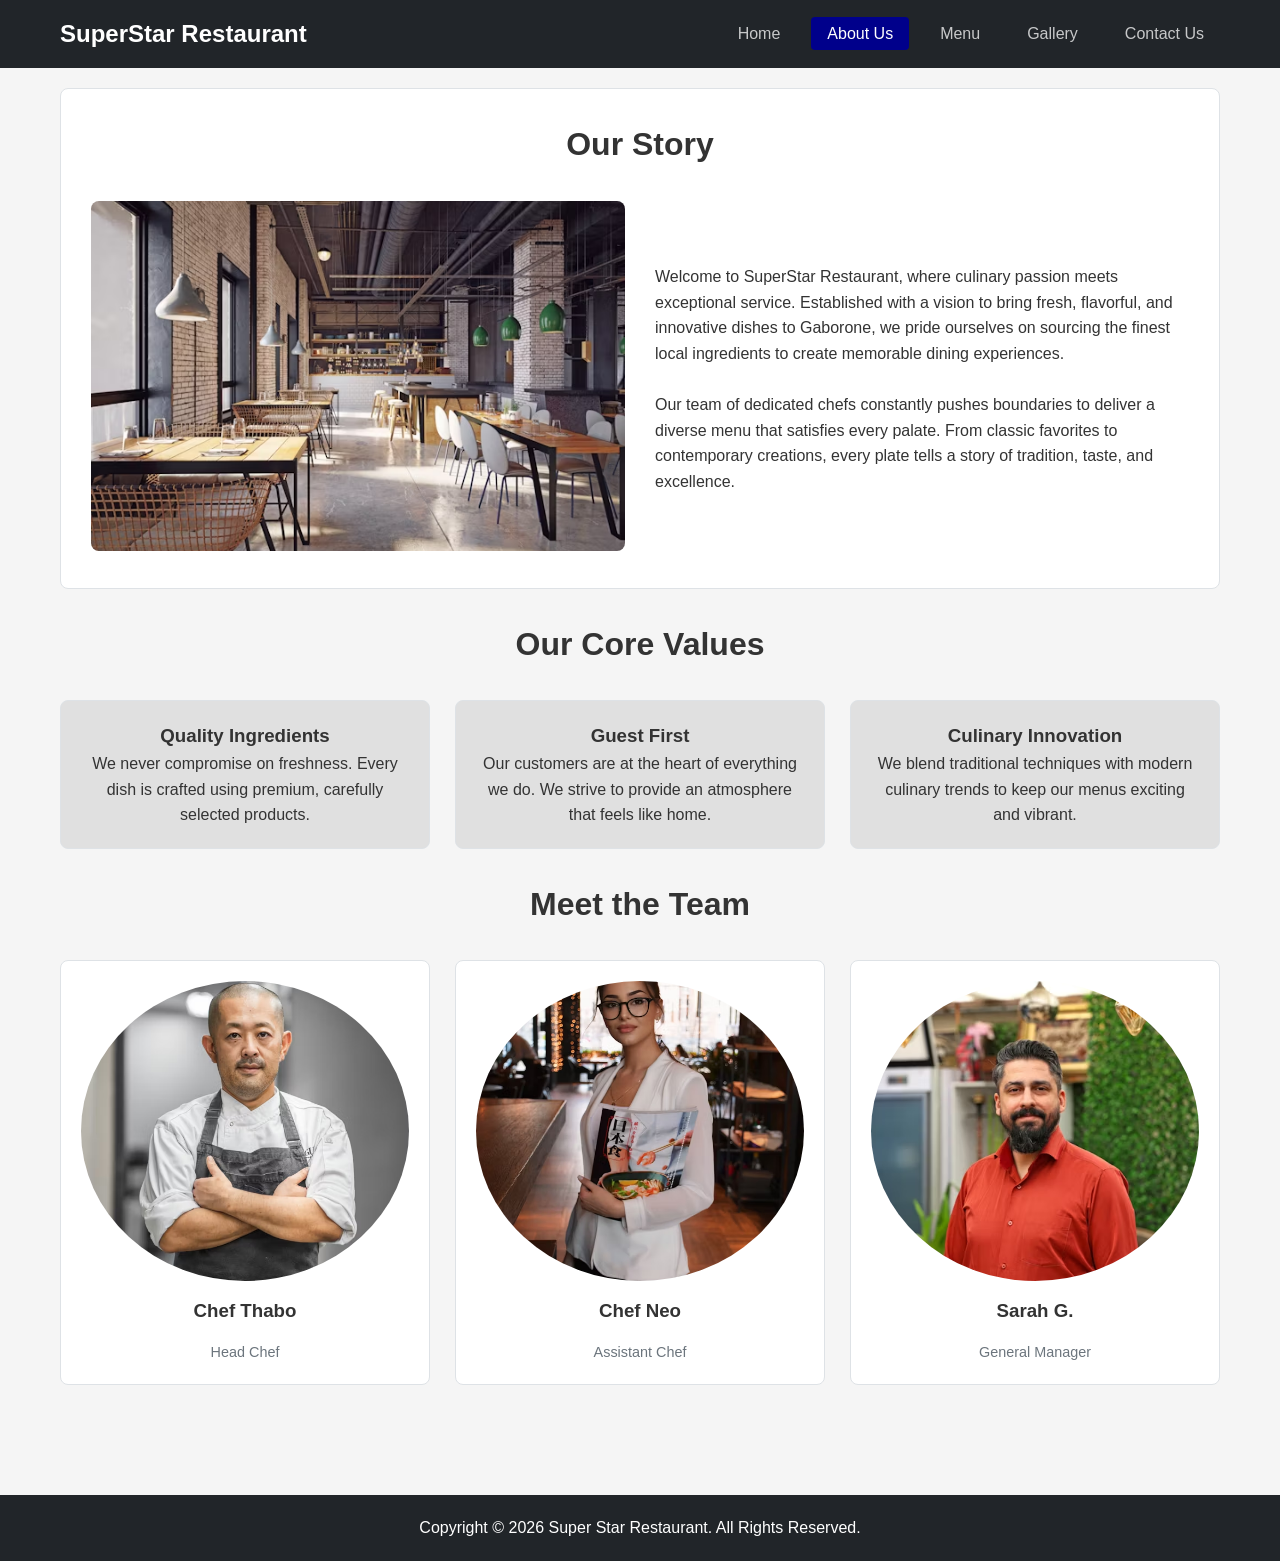
==== commit d8fee0af: "Update all pages" ====
--- a/about.html
+++ b/about.html
@@ -1,130 +1,128 @@
-<!DOCTYPE html>
-<html lang="en">
-<head>
-    <meta charset="UTF-8">
-    <meta name="viewport" content="width=device-width, initial-scale=1.0">
-    <title>SuperStar About Us</title>
-   <link rel="stylesheet" href="style.css">
-
-<style>
-    .value-card { 
-        background-color: #e0e0e0; 
-    }
-    
-    .team-card { 
-        display: flex; 
-        flex-direction: column; 
-        align-items: center; 
-        gap: 15px; 
-    }
-    
-    .team-img { 
-        border-radius: 50%; 
-        background-color: #999; 
-    }
-    
-    .role-title { 
-        color: #6c757d; 
-        font-size: 0.9rem; 
-    }
-    
-    .story-layout {
-        display: grid;
-        grid-template-columns: repeat(auto-fit, minmax(320px, 1fr));
-        gap: 30px;
-        align-items: center;
-    }
-    
-    .story-img { 
-        width: 100%; 
-        max-width: 100%; 
-        object-fit: cover; 
-        border-radius: 8px; 
-    }
-</style>
-</head>
-<body>
-
-    <header class="main-header">
-        <nav class="custom-navbar">
-        <a class="nav-brand" href="index.html">SuperStar Restaurant</a>
-        <button class="nav-toggle" id="navToggle" aria-label="toggle navigation">
-         <span class="hamburger"></span>
-        </button>
-        <ul class="nav-menu" id="navMenu">
-        <li><a class="nav-link" href="index.html">Home</a></li>
-        <li><a class="nav-link active" href="about.html">About Us</a></li>
-        <li><a class="nav-link" href="menu.html">Menu</a></li>
-        <li><a class="nav-link" href="gallery.html">Gallery</a></li>
-        <li><a class="nav-link" href="contact.html">Contact Us</a></li>
-        </ul>
-        </nav>
-    </header>
-
-    <main class="content-wrapper">
-        <section class="content-box">
-        <h2 class="section-title">Our Story</h2>
-        <div class="story-layout">
-        <figure class="story-figure">
-        <img src="image/homebanner.avif" class="story-img" alt="Our Restaurant Journey" width="500" height="350">
-        </figure>
-        <article class="story-text">
-        <p>Welcome to SuperStar Restaurant, where culinary passion meets exceptional service. Established with a vision to bring fresh, flavorful, and innovative dishes to Gaborone, we pride ourselves on sourcing the finest local ingredients to create memorable dining experiences.</p>
-        <br>
-        <p>Our team of dedicated chefs constantly pushes boundaries to deliver a diverse menu that satisfies every palate. From classic favorites to contemporary creations, every plate tells a story of tradition, taste, and excellence.</p>
-        </article>
-        </div>
-        </section>
-
-    <section>
-        <h2 class="section-title">Our Core Values</h2>
-        <div class="values-grid">
-        <div class="value-card">
-        <h3>Quality Ingredients</h3>
-        <p>We never compromise on freshness. Every dish is crafted using premium, carefully selected products.</p>
-        </div>
-        <div class="value-card">
-        <h3>Guest First</h3>
-        <p>Our customers are at the heart of everything we do. We strive to provide an atmosphere that feels like home.</p>
-        </div>
-        <div class="value-card">
-        <h3>Culinary Innovation</h3>
-        <p>We blend traditional techniques with modern culinary trends to keep our menus exciting and vibrant.</p>
-        </div>
-        </div>
-    </section>
-
-    <section>
-        <h2 class="section-title">Meet the Team</h2>
-        <div class="team-grid">
-        
-        <div class="team-card">
-        <img src="image/assistantchef.avif" class="team-img" alt="Head Chef" width="100" height="300">
-        <h3>Chef Thabo</h3>
-        <span class="role-title">Head Chef</span>
-        </div>
-        
-        <div class="team-card">
-        <img src="image/chef.avif" class="team-img" alt="Assistant chef" width="100" height="300">
-        <h3>Chef Neo</h3>
-        <span class="role-title">Assistant Chef</span>
-        </div>
-        
-        <div class="team-card">
-        <img src="image/manager.avif" class="team-img" alt="Restaurant Manager" width="100" height="300">
-        <h3>Derrick G.</h3>
-        <span class="role-title">General Manager</span>
-        </div>
-        </div>
-    </section>
-    </main>
-
-    <footer class="main-footer">
-        <p>Copyright &copy; 2026 Super Star Restaurant. All Rights Reserved.</p>
-    </footer>
-
-    <script src="script.js"></script>
-</body>
-</html>
-
-    
+<!DOCTYPE html>
+<html lang="en">
+<head>
+    <meta charset="UTF-8">
+    <meta name="viewport" content="width=device-width, initial-scale=1.0">
+    <title>SuperStar About Us</title>
+   <link rel="stylesheet" href="style.css">
+
+<style>
+    .value-card { 
+        background-color: #e0e0e0; 
+    }
+    
+    .team-card { 
+        display: flex; 
+        flex-direction: column; 
+        align-items: center; 
+        gap: 15px; 
+    }
+    
+    .team-img { 
+        border-radius: 50%; 
+        background-color: #999; 
+    }
+    
+    .role-title { 
+        color: #6c757d; 
+        font-size: 0.9rem; 
+    }
+    
+    .story-layout {
+        display: grid;
+        grid-template-columns: repeat(auto-fit, minmax(320px, 1fr));
+        gap: 30px;
+        align-items: center;
+    }
+    
+    .story-img { 
+        width: 100%; 
+        max-width: 100%; 
+        object-fit: cover; 
+        border-radius: 8px; 
+    }
+</style>
+</head>
+<body>
+
+    <header class="main-header">
+        <nav class="custom-navbar">
+        <a class="nav-brand" href="index.html">SuperStar Restaurant</a>
+        <button class="nav-toggle" id="navToggle" aria-label="toggle navigation">
+         <span class="hamburger"></span>
+        </button>
+        <ul class="nav-menu" id="navMenu">
+        <li><a class="nav-link" href="index.html">Home</a></li>
+        <li><a class="nav-link active" href="about.html">About Us</a></li>
+        <li><a class="nav-link" href="menu.html">Menu</a></li>
+        <li><a class="nav-link" href="gallery.html">Gallery</a></li>
+        <li><a class="nav-link" href="contact.html">Contact Us</a></li>
+        </ul>
+        </nav>
+    </header>
+
+    <main class="content-wrapper">
+        <section class="content-box">
+        <h2 class="section-title">Our Story</h2>
+        <div class="story-layout">
+        <figure class="story-figure">
+        <img src="image/homebanner.avif" class="story-img" alt="Our Restaurant Journey" width="500" height="350">
+        </figure>
+        <article class="story-text">
+        <p>Welcome to SuperStar Restaurant, where culinary passion meets exceptional service. Established with a vision to bring fresh, flavorful, and innovative dishes to Gaborone, we pride ourselves on sourcing the finest local ingredients to create memorable dining experiences.</p>
+        <br>
+        <p>Our team of dedicated chefs constantly pushes boundaries to deliver a diverse menu that satisfies every palate. From classic favorites to contemporary creations, every plate tells a story of tradition, taste, and excellence.</p>
+        </article>
+        </div>
+        </section>
+
+    <section>
+        <h2 class="section-title">Our Core Values</h2>
+        <div class="values-grid">
+        <div class="value-card">
+        <h3>Quality Ingredients</h3>
+        <p>We never compromise on freshness. Every dish is crafted using premium, carefully selected products.</p>
+        </div>
+        <div class="value-card">
+        <h3>Guest First</h3>
+        <p>Our customers are at the heart of everything we do. We strive to provide an atmosphere that feels like home.</p>
+        </div>
+        <div class="value-card">
+        <h3>Culinary Innovation</h3>
+        <p>We blend traditional techniques with modern culinary trends to keep our menus exciting and vibrant.</p>
+        </div>
+        </div>
+    </section>
+
+    <section>
+        <h2 class="section-title">Meet the Team</h2>
+        <div class="team-grid">
+        
+        <div class="team-card">
+        <img src="image/assistantchef.avif" class="team-img" alt="Head Chef" width="100" height="300">
+        <h3>Chef Thabo</h3>
+        <span class="role-title">Head Chef</span>
+        </div>
+        
+        <div class="team-card">
+        <img src="image/chef.avif" class="team-img" alt="Assistant chef" width="100" height="300">
+        <h3>Chef Neo</h3>
+        <span class="role-title">Assistant Chef</span>
+        </div>
+        
+        <div class="team-card">
+        <img src="image/manager.avif" class="team-img" alt="Restaurant Manager" width="100" height="300">
+        <h3>Sarah G.</h3>
+        <span class="role-title">General Manager</span>
+        </div>
+        </div>
+    </section>
+    </main>
+
+    <footer class="main-footer">
+        <p>Copyright &copy; 2026 Super Star Restaurant. All Rights Reserved.</p>
+    </footer>
+
+    <script src="script.js"></script>
+</body>
+</html>
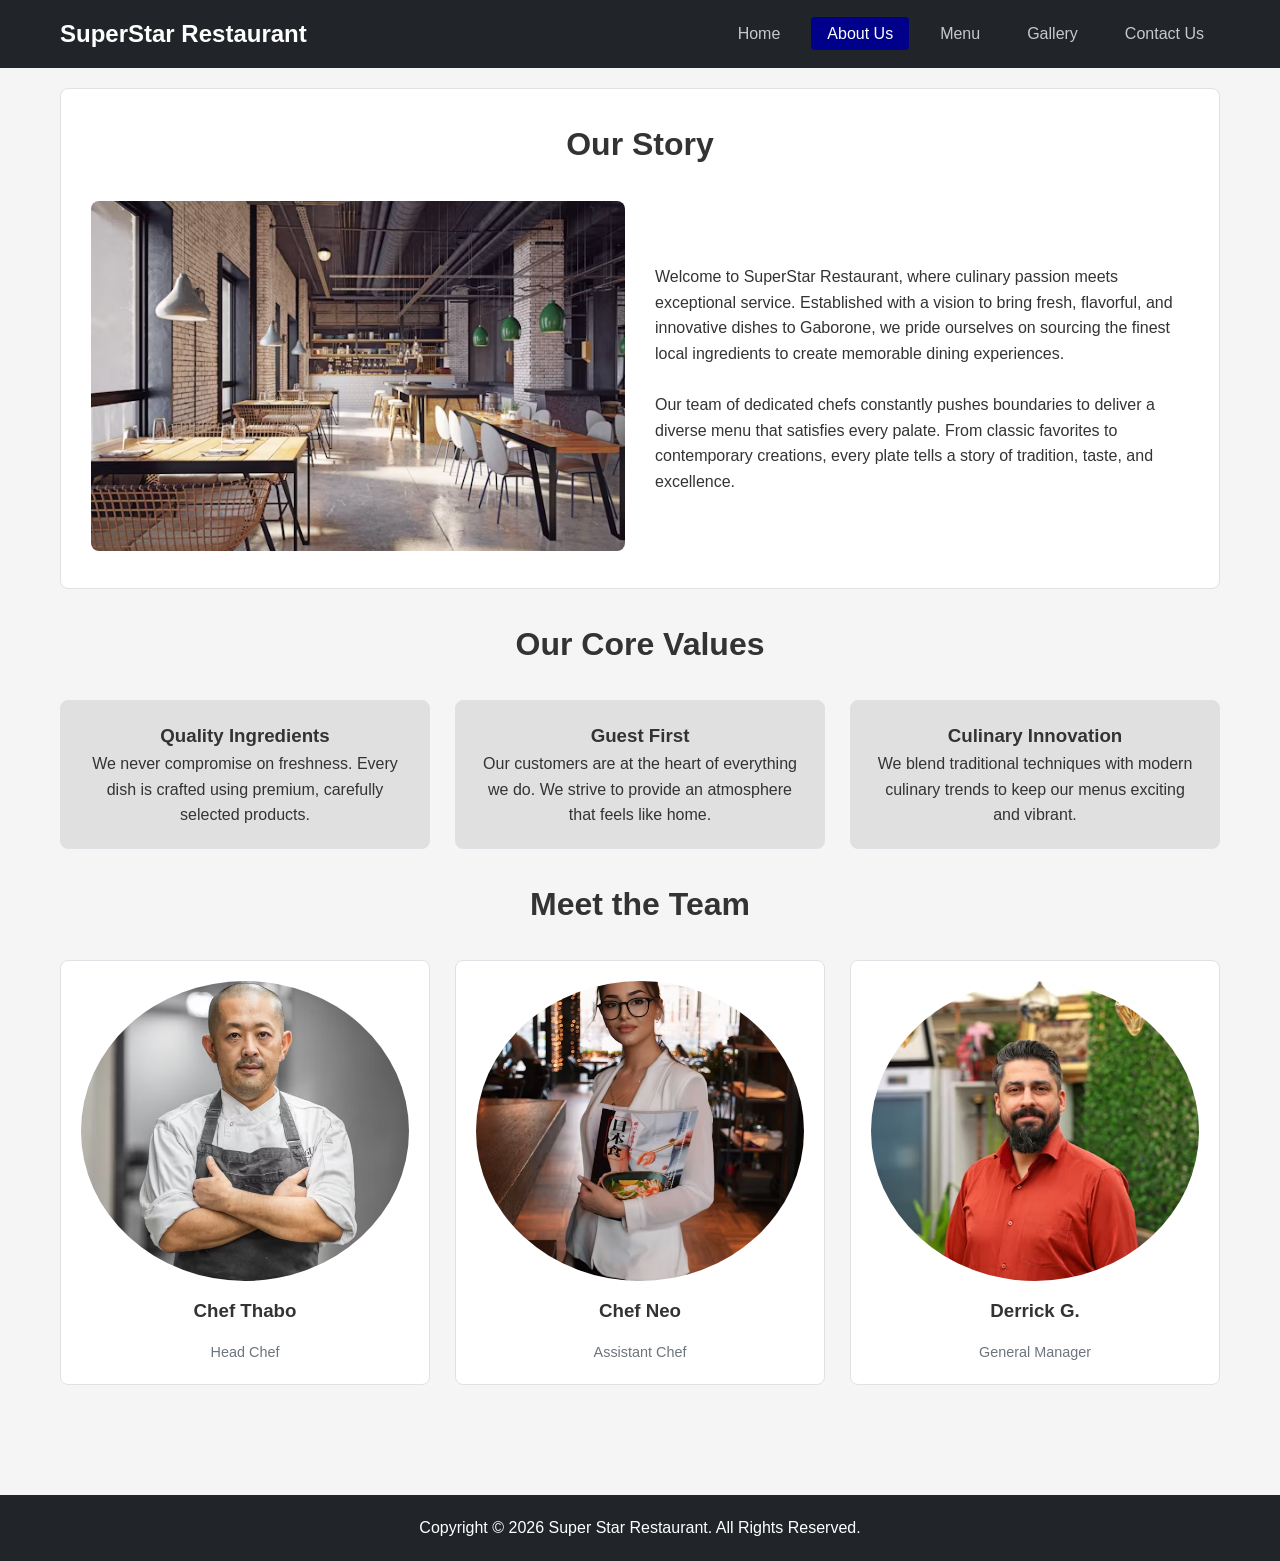
==== commit 6b4ab220: "Update about.html" ====
--- a/about.html
+++ b/about.html
@@ -1,128 +1,130 @@
-<!DOCTYPE html>
-<html lang="en">
-<head>
-    <meta charset="UTF-8">
-    <meta name="viewport" content="width=device-width, initial-scale=1.0">
-    <title>SuperStar About Us</title>
-   <link rel="stylesheet" href="style.css">
-
-<style>
-    .value-card { 
-        background-color: #e0e0e0; 
-    }
-    
-    .team-card { 
-        display: flex; 
-        flex-direction: column; 
-        align-items: center; 
-        gap: 15px; 
-    }
-    
-    .team-img { 
-        border-radius: 50%; 
-        background-color: #999; 
-    }
-    
-    .role-title { 
-        color: #6c757d; 
-        font-size: 0.9rem; 
-    }
-    
-    .story-layout {
-        display: grid;
-        grid-template-columns: repeat(auto-fit, minmax(320px, 1fr));
-        gap: 30px;
-        align-items: center;
-    }
-    
-    .story-img { 
-        width: 100%; 
-        max-width: 100%; 
-        object-fit: cover; 
-        border-radius: 8px; 
-    }
-</style>
-</head>
-<body>
-
-    <header class="main-header">
-        <nav class="custom-navbar">
-        <a class="nav-brand" href="index.html">SuperStar Restaurant</a>
-        <button class="nav-toggle" id="navToggle" aria-label="toggle navigation">
-         <span class="hamburger"></span>
-        </button>
-        <ul class="nav-menu" id="navMenu">
-        <li><a class="nav-link" href="index.html">Home</a></li>
-        <li><a class="nav-link active" href="about.html">About Us</a></li>
-        <li><a class="nav-link" href="menu.html">Menu</a></li>
-        <li><a class="nav-link" href="gallery.html">Gallery</a></li>
-        <li><a class="nav-link" href="contact.html">Contact Us</a></li>
-        </ul>
-        </nav>
-    </header>
-
-    <main class="content-wrapper">
-        <section class="content-box">
-        <h2 class="section-title">Our Story</h2>
-        <div class="story-layout">
-        <figure class="story-figure">
-        <img src="image/homebanner.avif" class="story-img" alt="Our Restaurant Journey" width="500" height="350">
-        </figure>
-        <article class="story-text">
-        <p>Welcome to SuperStar Restaurant, where culinary passion meets exceptional service. Established with a vision to bring fresh, flavorful, and innovative dishes to Gaborone, we pride ourselves on sourcing the finest local ingredients to create memorable dining experiences.</p>
-        <br>
-        <p>Our team of dedicated chefs constantly pushes boundaries to deliver a diverse menu that satisfies every palate. From classic favorites to contemporary creations, every plate tells a story of tradition, taste, and excellence.</p>
-        </article>
-        </div>
-        </section>
-
-    <section>
-        <h2 class="section-title">Our Core Values</h2>
-        <div class="values-grid">
-        <div class="value-card">
-        <h3>Quality Ingredients</h3>
-        <p>We never compromise on freshness. Every dish is crafted using premium, carefully selected products.</p>
-        </div>
-        <div class="value-card">
-        <h3>Guest First</h3>
-        <p>Our customers are at the heart of everything we do. We strive to provide an atmosphere that feels like home.</p>
-        </div>
-        <div class="value-card">
-        <h3>Culinary Innovation</h3>
-        <p>We blend traditional techniques with modern culinary trends to keep our menus exciting and vibrant.</p>
-        </div>
-        </div>
-    </section>
-
-    <section>
-        <h2 class="section-title">Meet the Team</h2>
-        <div class="team-grid">
-        
-        <div class="team-card">
-        <img src="image/assistantchef.avif" class="team-img" alt="Head Chef" width="100" height="300">
-        <h3>Chef Thabo</h3>
-        <span class="role-title">Head Chef</span>
-        </div>
-        
-        <div class="team-card">
-        <img src="image/chef.avif" class="team-img" alt="Assistant chef" width="100" height="300">
-        <h3>Chef Neo</h3>
-        <span class="role-title">Assistant Chef</span>
-        </div>
-        
-        <div class="team-card">
-        <img src="image/manager.avif" class="team-img" alt="Restaurant Manager" width="100" height="300">
-        <h3>Sarah G.</h3>
-        <span class="role-title">General Manager</span>
-        </div>
-        </div>
-    </section>
-    </main>
-
-    <footer class="main-footer">
-        <p>Copyright &copy; 2026 Super Star Restaurant. All Rights Reserved.</p>
-    </footer>
-
-    <script src="script.js"></script>
-</body>
-</html>+<!DOCTYPE html>
+<html lang="en">
+<head>
+    <meta charset="UTF-8">
+    <meta name="viewport" content="width=device-width, initial-scale=1.0">
+    <title>SuperStar About Us</title>
+   <link rel="stylesheet" href="style.css">
+
+<style>
+    .value-card { 
+        background-color: #e0e0e0; 
+    }
+    
+    .team-card { 
+        display: flex; 
+        flex-direction: column; 
+        align-items: center; 
+        gap: 15px; 
+    }
+    
+    .team-img { 
+        border-radius: 50%; 
+        background-color: #999; 
+    }
+    
+    .role-title { 
+        color: #6c757d; 
+        font-size: 0.9rem; 
+    }
+    
+    .story-layout {
+        display: grid;
+        grid-template-columns: repeat(auto-fit, minmax(320px, 1fr));
+        gap: 30px;
+        align-items: center;
+    }
+    
+    .story-img { 
+        width: 100%; 
+        max-width: 100%; 
+        object-fit: cover; 
+        border-radius: 8px; 
+    }
+</style>
+</head>
+<body>
+
+    <header class="main-header">
+        <nav class="custom-navbar">
+        <a class="nav-brand" href="index.html">SuperStar Restaurant</a>
+        <button class="nav-toggle" id="navToggle" aria-label="toggle navigation">
+         <span class="hamburger"></span>
+        </button>
+        <ul class="nav-menu" id="navMenu">
+        <li><a class="nav-link" href="index.html">Home</a></li>
+        <li><a class="nav-link active" href="about.html">About Us</a></li>
+        <li><a class="nav-link" href="menu.html">Menu</a></li>
+        <li><a class="nav-link" href="gallery.html">Gallery</a></li>
+        <li><a class="nav-link" href="contact.html">Contact Us</a></li>
+        </ul>
+        </nav>
+    </header>
+
+    <main class="content-wrapper">
+        <section class="content-box">
+        <h2 class="section-title">Our Story</h2>
+        <div class="story-layout">
+        <figure class="story-figure">
+        <img src="homebanner.avif" class="story-img" alt="Our Restaurant Journey" width="500" height="350">
+        </figure>
+        <article class="story-text">
+        <p>Welcome to SuperStar Restaurant, where culinary passion meets exceptional service. Established with a vision to bring fresh, flavorful, and innovative dishes to Gaborone, we pride ourselves on sourcing the finest local ingredients to create memorable dining experiences.</p>
+        <br>
+        <p>Our team of dedicated chefs constantly pushes boundaries to deliver a diverse menu that satisfies every palate. From classic favorites to contemporary creations, every plate tells a story of tradition, taste, and excellence.</p>
+        </article>
+        </div>
+        </section>
+
+    <section>
+        <h2 class="section-title">Our Core Values</h2>
+        <div class="values-grid">
+        <div class="value-card">
+        <h3>Quality Ingredients</h3>
+        <p>We never compromise on freshness. Every dish is crafted using premium, carefully selected products.</p>
+        </div>
+        <div class="value-card">
+        <h3>Guest First</h3>
+        <p>Our customers are at the heart of everything we do. We strive to provide an atmosphere that feels like home.</p>
+        </div>
+        <div class="value-card">
+        <h3>Culinary Innovation</h3>
+        <p>We blend traditional techniques with modern culinary trends to keep our menus exciting and vibrant.</p>
+        </div>
+        </div>
+    </section>
+
+    <section>
+        <h2 class="section-title">Meet the Team</h2>
+        <div class="team-grid">
+        
+        <div class="team-card">
+        <img src="assistantchef.avif" class="team-img" alt="Head Chef" width="100" height="300">
+        <h3>Chef Thabo</h3>
+        <span class="role-title">Head Chef</span>
+        </div>
+        
+        <div class="team-card">
+        <img src="chef.avif" class="team-img" alt="Assistant chef" width="100" height="300">
+        <h3>Chef Neo</h3>
+        <span class="role-title">Assistant Chef</span>
+        </div>
+        
+        <div class="team-card">
+        <img src="manager.avif" class="team-img" alt="Restaurant Manager" width="100" height="300">
+        <h3>Derrick G.</h3>
+        <span class="role-title">General Manager</span>
+        </div>
+        </div>
+    </section>
+    </main>
+
+    <footer class="main-footer">
+        <p>Copyright &copy; 2026 Super Star Restaurant. All Rights Reserved.</p>
+    </footer>
+
+    <script src="script.js"></script>
+</body>
+</html>
+
+    
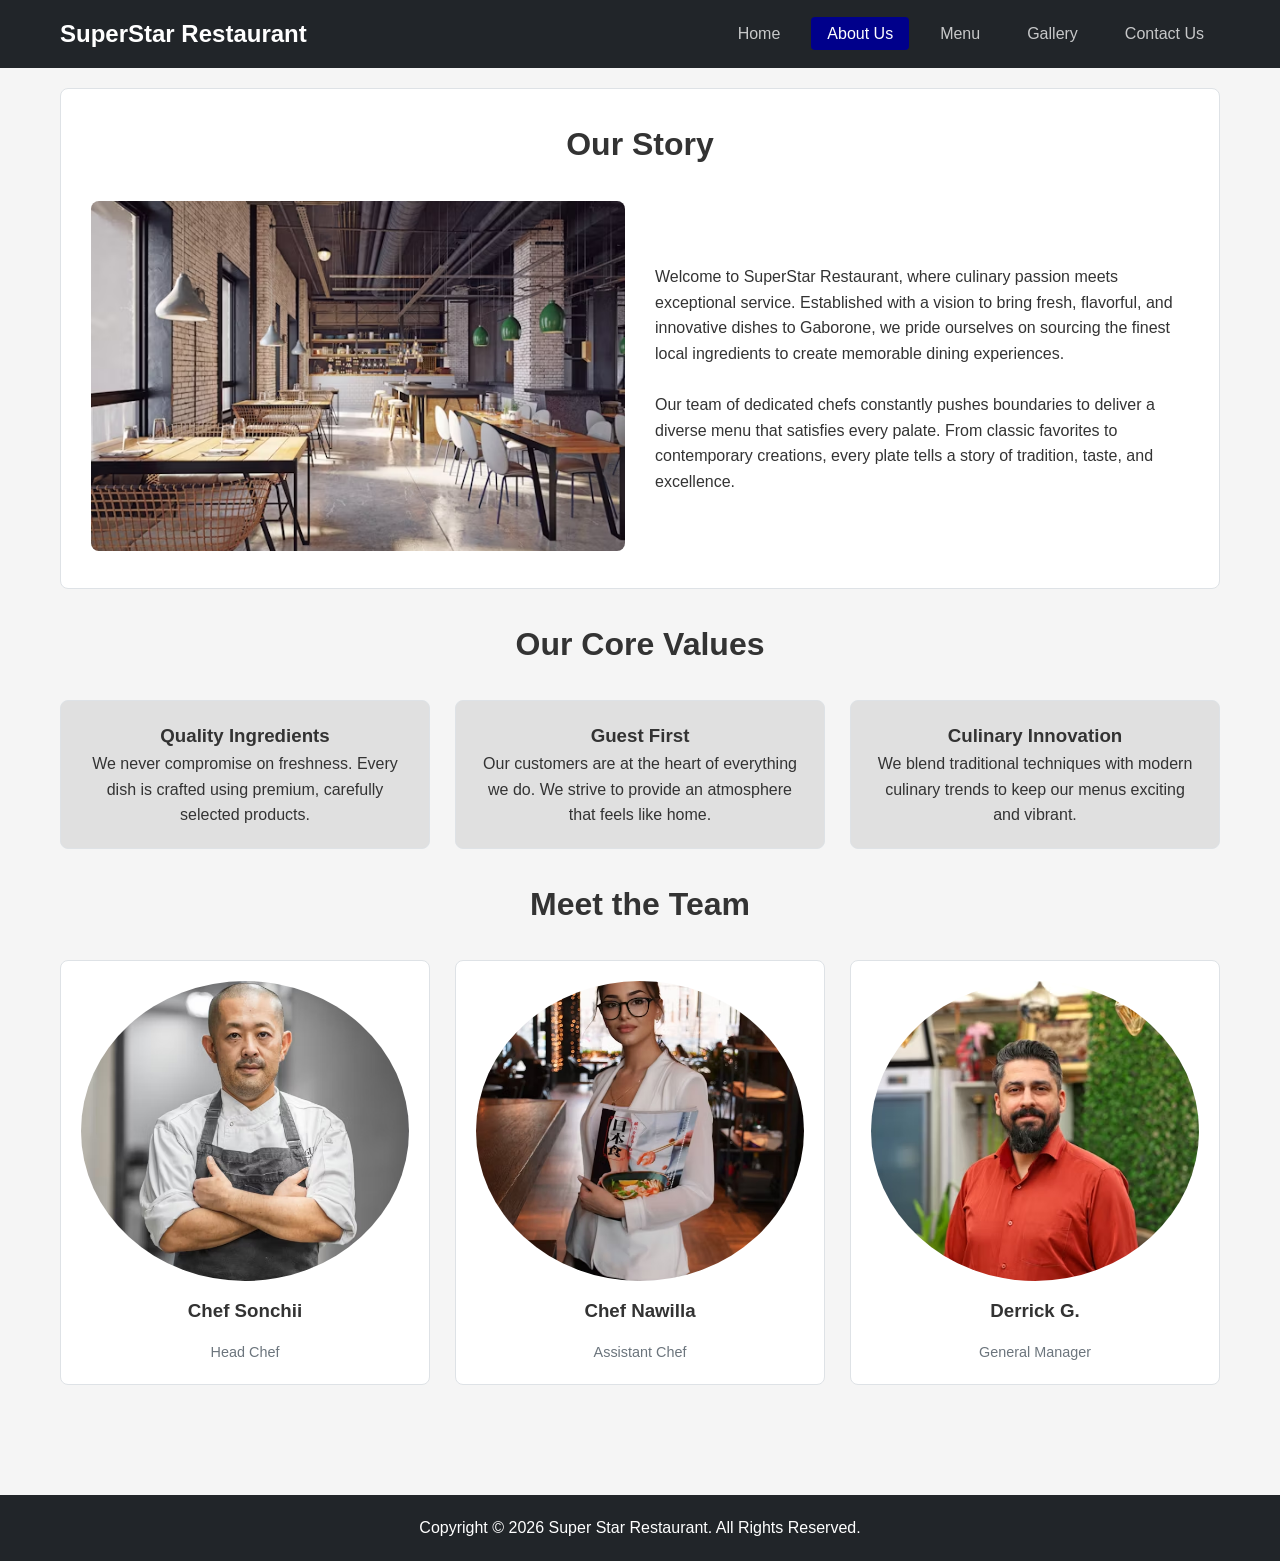
==== commit d424154e: "Change team member names in about.html Updated team member names in the About Us section." ====
--- a/about.html
+++ b/about.html
@@ -100,13 +100,13 @@
         
         <div class="team-card">
         <img src="assistantchef.avif" class="team-img" alt="Head Chef" width="100" height="300">
-        <h3>Chef Thabo</h3>
+        <h3>Chef Sonchii</h3>
         <span class="role-title">Head Chef</span>
         </div>
         
         <div class="team-card">
         <img src="chef.avif" class="team-img" alt="Assistant chef" width="100" height="300">
-        <h3>Chef Neo</h3>
+        <h3>Chef Nawilla</h3>
         <span class="role-title">Assistant Chef</span>
         </div>
         
